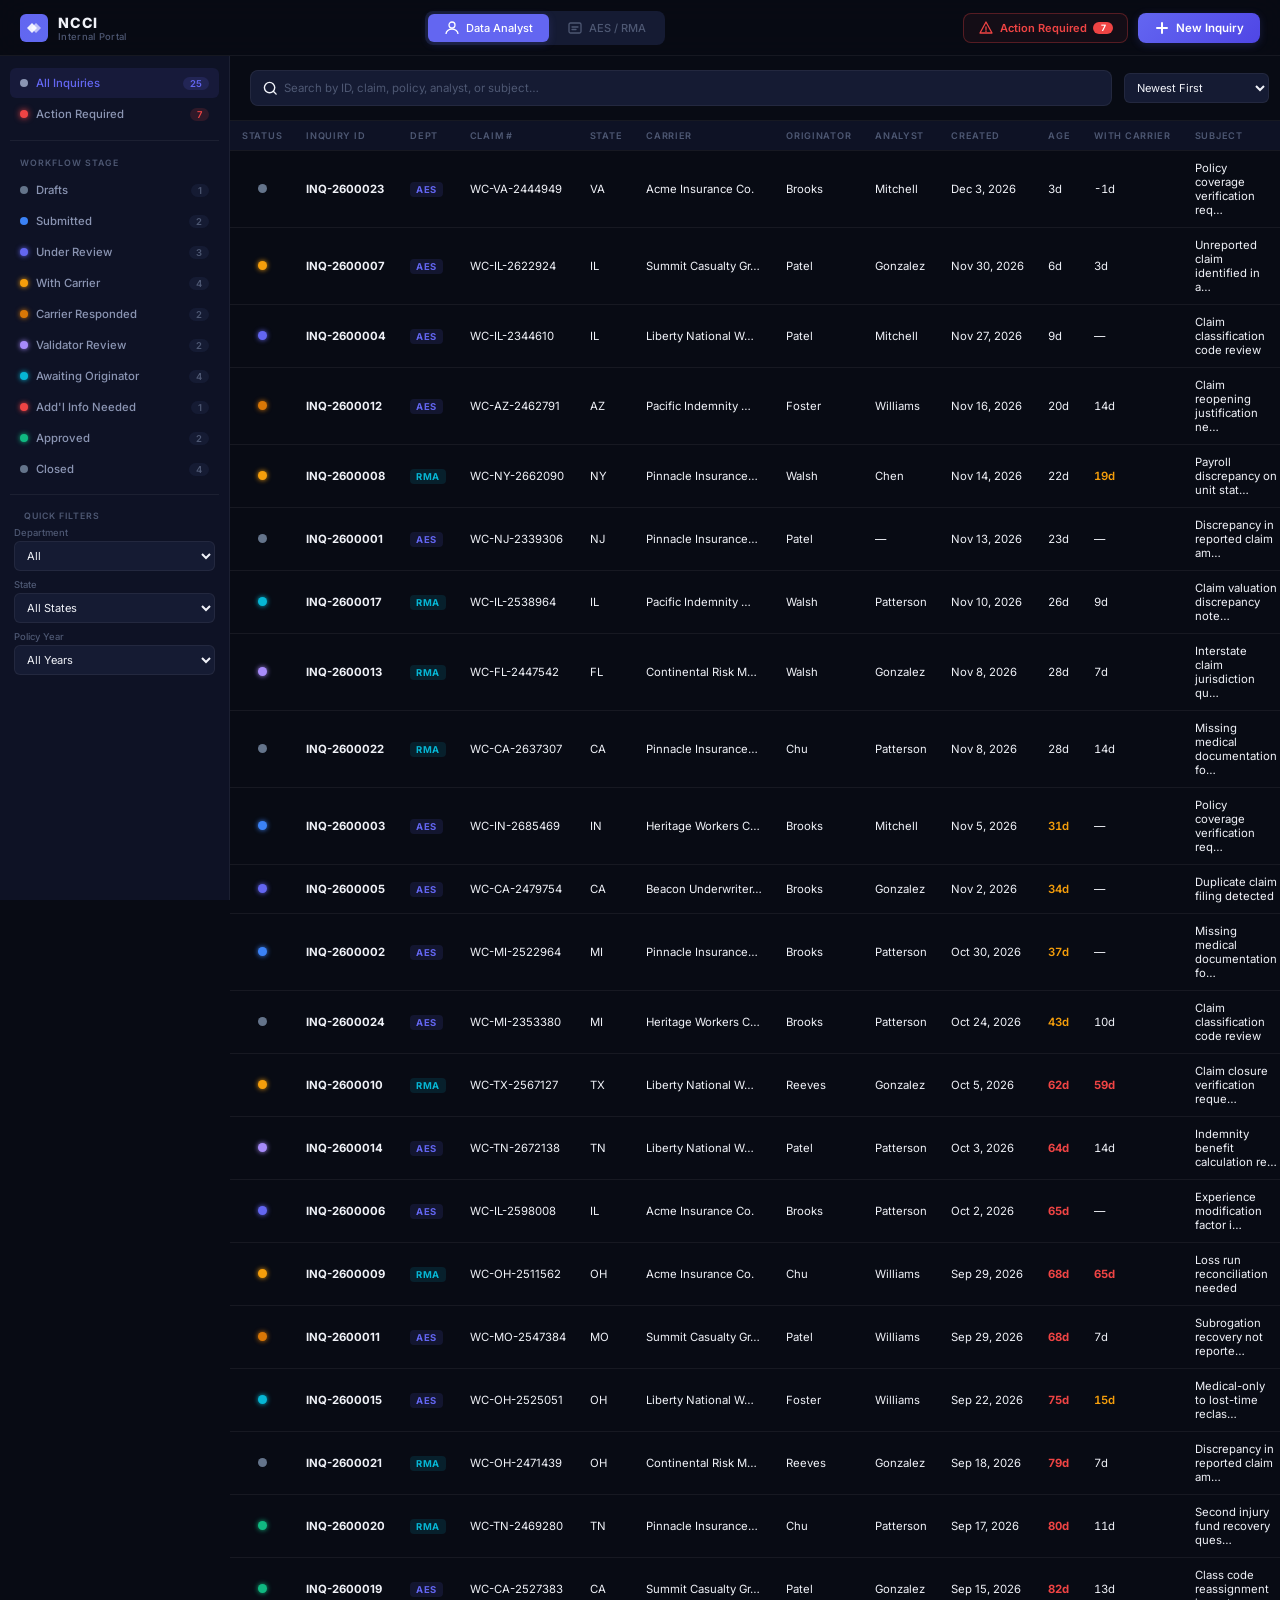
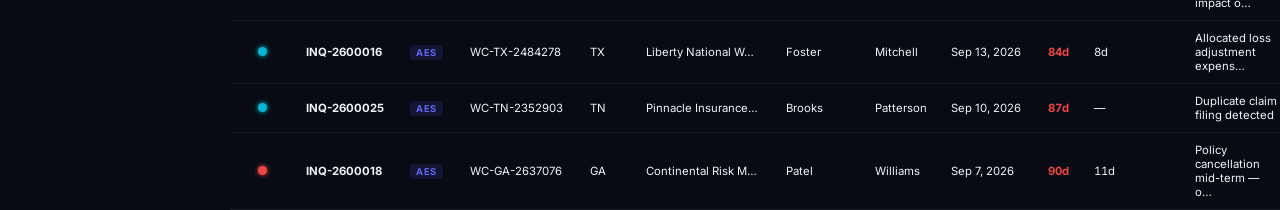
==== internal/index.html @ 95dcd210 "Add internal NCCI portal with workflow, role-switching, auto-routing" ====
<!DOCTYPE html>
<html lang="en">
<head>
    <meta charset="UTF-8">
    <meta name="viewport" content="width=device-width, initial-scale=1.0">
    <meta name="description" content="NCCI Internal Message Center — Inquiry Workflow Management">
    <title>NCCI Internal — Inquiry Workflow</title>
    <link rel="preconnect" href="https://fonts.googleapis.com">
    <link rel="preconnect" href="https://fonts.gstatic.com" crossorigin>
    <link href="https://fonts.googleapis.com/css2?family=Inter:wght@300;400;500;600;700;800&display=swap" rel="stylesheet">
    <link rel="stylesheet" href="styles.css">
</head>
<body>
    <!-- ═══ Top Bar ═══ -->
    <header class="top-bar">
        <div class="top-bar-left">
            <div class="logo">
                <svg width="28" height="28" viewBox="0 0 28 28" fill="none">
                    <rect width="28" height="28" rx="6" fill="url(#lg)"/>
                    <path d="M7 14L12 9L17 14L12 19Z" fill="#fff" opacity=".9"/>
                    <path d="M11 14L16 9L21 14L16 19Z" fill="#fff" opacity=".6"/>
                    <defs><linearGradient id="lg" x1="0" y1="0" x2="28" y2="28"><stop stop-color="#6366F1"/><stop offset="1" stop-color="#06B6D4"/></linearGradient></defs>
                </svg>
                <div class="logo-text">
                    <span class="logo-title">NCCI</span>
                    <span class="logo-subtitle">Internal Portal</span>
                </div>
            </div>
        </div>

        <!-- Role Switcher -->
        <div class="role-switcher" id="roleSwitcher">
            <button class="role-btn active" data-role="validator" id="roleValidator">
                <svg width="16" height="16" viewBox="0 0 16 16" fill="none"><circle cx="8" cy="5" r="3" stroke="currentColor" stroke-width="1.3"/><path d="M2 14C2 11.24 4.69 9 8 9C11.31 9 14 11.24 14 14" stroke="currentColor" stroke-width="1.3"/></svg>
                Data Analyst
            </button>
            <button class="role-btn" data-role="originator" id="roleOriginator">
                <svg width="16" height="16" viewBox="0 0 16 16" fill="none"><rect x="2" y="3" width="12" height="10" rx="1.5" stroke="currentColor" stroke-width="1.3"/><path d="M5 7H11M5 9.5H9" stroke="currentColor" stroke-width="1.3" stroke-linecap="round"/></svg>
                AES / RMA
            </button>
        </div>

        <div class="top-bar-right">
            <button class="action-required-btn" id="actionRequiredBtn" title="Items needing your attention">
                <svg width="16" height="16" viewBox="0 0 16 16" fill="none"><path d="M8 2L14 13H2L8 2Z" stroke="currentColor" stroke-width="1.3" stroke-linejoin="round"/><path d="M8 7V9.5M8 11.5V11" stroke="currentColor" stroke-width="1.3" stroke-linecap="round"/></svg>
                Action Required
                <span class="action-badge" id="actionBadge">0</span>
            </button>
            <button class="btn-create" id="newInquiryBtn">
                <svg width="16" height="16" viewBox="0 0 16 16" fill="none"><path d="M8 3V13M3 8H13" stroke="currentColor" stroke-width="2" stroke-linecap="round"/></svg>
                New Inquiry
            </button>
        </div>
    </header>

    <!-- ═══ App Layout ═══ -->
    <div class="app-layout">
        <!-- Sidebar -->
        <aside class="sidebar" id="sidebar">
            <nav class="sidebar-nav" id="sidebarNav">
                <a href="#" class="nav-item active" data-filter="all"><span class="nav-dot all"></span>All Inquiries <span class="nav-count" id="cAll">0</span></a>
                <a href="#" class="nav-item" data-filter="action_required"><span class="nav-dot action"></span>Action Required <span class="nav-count urgent" id="cAction">0</span></a>
                <div class="nav-divider"></div>
                <span class="nav-group-label">Workflow Stage</span>
                <a href="#" class="nav-item" data-filter="draft"><span class="nav-dot draft"></span>Drafts <span class="nav-count" id="cDraft">0</span></a>
                <a href="#" class="nav-item" data-filter="submitted"><span class="nav-dot submitted"></span>Submitted <span class="nav-count" id="cSubmitted">0</span></a>
                <a href="#" class="nav-item" data-filter="under_review"><span class="nav-dot under_review"></span>Under Review <span class="nav-count" id="cUnderReview">0</span></a>
                <a href="#" class="nav-item" data-filter="sent_to_carrier"><span class="nav-dot sent_to_carrier"></span>With Carrier <span class="nav-count" id="cSentCarrier">0</span></a>
                <a href="#" class="nav-item" data-filter="carrier_responded"><span class="nav-dot carrier_responded"></span>Carrier Responded <span class="nav-count" id="cCarrierResp">0</span></a>
                <a href="#" class="nav-item" data-filter="validator_review"><span class="nav-dot validator_review"></span>Validator Review <span class="nav-count" id="cValidatorRev">0</span></a>
                <a href="#" class="nav-item" data-filter="awaiting_originator"><span class="nav-dot awaiting_originator"></span>Awaiting Originator <span class="nav-count" id="cAwaitOrig">0</span></a>
                <a href="#" class="nav-item" data-filter="additional_info"><span class="nav-dot additional_info"></span>Add'l Info Needed <span class="nav-count" id="cAddlInfo">0</span></a>
                <a href="#" class="nav-item" data-filter="approved"><span class="nav-dot approved"></span>Approved <span class="nav-count" id="cApproved">0</span></a>
                <a href="#" class="nav-item" data-filter="closed"><span class="nav-dot closed"></span>Closed <span class="nav-count" id="cClosed">0</span></a>
            </nav>

            <div class="nav-divider"></div>
            <div class="sidebar-section">
                <span class="nav-group-label">Quick Filters</span>
                <div class="filter-group">
                    <label for="filterDept">Department</label>
                    <select id="filterDept" class="filter-select"><option value="">All</option><option value="AES">AES</option><option value="RMA">RMA</option></select>
                </div>
                <div class="filter-group">
                    <label for="filterState">State</label>
                    <select id="filterState" class="filter-select"><option value="">All States</option></select>
                </div>
                <div class="filter-group">
                    <label for="filterYear">Policy Year</label>
                    <select id="filterYear" class="filter-select"><option value="">All Years</option></select>
                </div>
            </div>
        </aside>

        <!-- Main Content -->
        <main class="main-content">
            <div class="content-header">
                <div class="search-bar">
                    <svg width="15" height="15" viewBox="0 0 16 16" fill="none"><circle cx="7" cy="7" r="5.5" stroke="currentColor" stroke-width="1.5"/><path d="M11 11L14 14" stroke="currentColor" stroke-width="1.5" stroke-linecap="round"/></svg>
                    <input type="text" id="searchInput" placeholder="Search by ID, claim, policy, analyst, or subject…">
                </div>
                <div class="content-actions">
                    <select id="sortSelect" class="filter-select compact">
                        <option value="date_desc">Newest First</option>
                        <option value="date_asc">Oldest First</option>
                        <option value="age_desc">Longest Open</option>
                        <option value="sla_desc">Longest with Carrier</option>
                    </select>
                </div>
            </div>

            <!-- Table -->
            <div class="table-wrap" id="tableWrap">
                <table class="inq-table" id="inqTable">
                    <thead>
                        <tr>
                            <th class="col-status">Status</th>
                            <th class="col-id">Inquiry ID</th>
                            <th class="col-dept">Dept</th>
                            <th class="col-claim">Claim #</th>
                            <th class="col-state">State</th>
                            <th class="col-carrier">Carrier</th>
                            <th class="col-originator">Originator</th>
                            <th class="col-validator">Analyst</th>
                            <th class="col-date">Created</th>
                            <th class="col-age">Age</th>
                            <th class="col-sla">With Carrier</th>
                            <th class="col-subject">Subject</th>
                        </tr>
                    </thead>
                    <tbody id="tableBody"></tbody>
                </table>
                <div class="empty-state hidden" id="emptyState">
                    <h3>No inquiries found</h3>
                    <p>Adjust your filters or search.</p>
                </div>
            </div>
        </main>
    </div>

    <!-- ═══ Detail Panel ═══ -->
    <div class="overlay hidden" id="overlay"></div>
    <aside class="detail-panel hidden" id="detailPanel">
        <div class="panel-header">
            <div class="panel-top-row">
                <h2 id="panelId">—</h2>
                <button class="icon-btn" id="panelClose" title="Close">
                    <svg width="18" height="18" viewBox="0 0 18 18" fill="none"><path d="M4 4L14 14M14 4L4 14" stroke="currentColor" stroke-width="2" stroke-linecap="round"/></svg>
                </button>
            </div>
            <p class="panel-subject" id="panelSubject">—</p>
            <div class="panel-badges">
                <span class="badge" id="panelBadge">—</span>
                <span class="badge dept-badge" id="panelDept">—</span>
                <span class="panel-age" id="panelAge">—</span>
                <span class="sla-tag hidden" id="panelSLA">—</span>
            </div>
        </div>

        <!-- Workflow Pipeline -->
        <div class="pipeline-wrap">
            <div class="pipeline" id="pipeline"></div>
        </div>

        <!-- Panel Tabs -->
        <div class="panel-tabs" id="panelTabs">
            <button class="ptab active" data-tab="details">Details</button>
            <button class="ptab" data-tab="conversation">Carrier Thread</button>
            <button class="ptab" data-tab="notes">Internal Notes</button>
            <button class="ptab" data-tab="timeline">Activity Log</button>
        </div>

        <div class="panel-body" id="panelBody">
            <!-- Tab: Details -->
            <div class="tab-content active" data-tab="details" id="tabDetails">
                <div class="info-grid">
                    <div class="info-item"><span class="info-label">Claim #</span><span class="info-value" id="dClaim">—</span></div>
                    <div class="info-item"><span class="info-label">Policy #</span><span class="info-value" id="dPolicy">—</span></div>
                    <div class="info-item"><span class="info-label">State</span><span class="info-value" id="dState">—</span></div>
                    <div class="info-item"><span class="info-label">Policy Year</span><span class="info-value" id="dYear">—</span></div>
                    <div class="info-item"><span class="info-label">Carrier</span><span class="info-value" id="dCarrier">—</span></div>
                    <div class="info-item"><span class="info-label">Originator</span><span class="info-value" id="dOriginator">—</span></div>
                    <div class="info-item"><span class="info-label">Analyst</span><span class="info-value" id="dValidator">—</span></div>
                    <div class="info-item"><span class="info-label">Created</span><span class="info-value" id="dCreated">—</span></div>
                </div>
                <h4 class="section-title">Inquiry Description</h4>
                <div class="inquiry-body" id="dBody">—</div>
            </div>

            <!-- Tab: Carrier Conversation -->
            <div class="tab-content" data-tab="conversation" id="tabConversation">
                <div class="thread" id="carrierThread"></div>
                <div class="compose-area" id="composeCarrier">
                    <textarea id="carrierReply" rows="3" placeholder="Message to carrier…"></textarea>
                    <button class="btn-primary" id="sendToCarrierBtn">Send to Carrier</button>
                </div>
            </div>

            <!-- Tab: Internal Notes -->
            <div class="tab-content" data-tab="notes" id="tabNotes">
                <div class="notes-list" id="notesList"></div>
                <div class="compose-area">
                    <textarea id="noteInput" rows="2" placeholder="Add internal note (not visible to carrier)…"></textarea>
                    <button class="btn-secondary" id="addNoteBtn">Add Note</button>
                </div>
            </div>

            <!-- Tab: Activity Timeline -->
            <div class="tab-content" data-tab="timeline" id="tabTimeline">
                <div class="timeline" id="timelineList"></div>
            </div>
        </div>

        <!-- Action Bar -->
        <div class="panel-action-bar" id="actionBar">
            <!-- Dynamic buttons injected by JS based on role + status -->
        </div>
    </aside>

    <!-- ═══ New Inquiry Modal ═══ -->
    <div class="modal-overlay hidden" id="modalOverlay">
        <div class="modal" id="newInquiryModal">
            <div class="modal-header">
                <h2>New Inquiry</h2>
                <button class="icon-btn" id="modalClose">
                    <svg width="18" height="18" viewBox="0 0 18 18" fill="none"><path d="M4 4L14 14M14 4L4 14" stroke="currentColor" stroke-width="2" stroke-linecap="round"/></svg>
                </button>
            </div>
            <div class="modal-body">
                <div class="form-row">
                    <div class="form-group"><label for="newDept">Department</label><select id="newDept" class="filter-select"><option value="AES">AES</option><option value="RMA">RMA</option></select></div>
                    <div class="form-group"><label for="newState">State</label><select id="newState" class="filter-select"><option value="">Select…</option></select></div>
                </div>
                <div class="form-row">
                    <div class="form-group"><label for="newClaim">Claim Number</label><input id="newClaim" type="text" class="form-input" placeholder="WC-FL-24XXXXX"></div>
                    <div class="form-group"><label for="newPolicy">Policy Number</label><input id="newPolicy" type="text" class="form-input" placeholder="WCP-24XXXXXXX"></div>
                </div>
                <div class="form-row">
                    <div class="form-group"><label for="newYear">Policy Year</label><select id="newYear" class="filter-select"><option>2026</option><option>2025</option><option>2024</option><option>2023</option></select></div>
                    <div class="form-group"><label for="newCarrier">Carrier</label><select id="newCarrier" class="filter-select"></select></div>
                </div>
                <div class="form-group full"><label for="newSubject">Subject</label><input id="newSubject" type="text" class="form-input" placeholder="Brief description of inquiry…"></div>
                <div class="form-group full"><label for="newBody">Description</label><textarea id="newBody" rows="5" class="form-input" placeholder="Detailed inquiry description…"></textarea></div>
            </div>
            <div class="modal-footer">
                <button class="btn-secondary" id="saveDraftBtn">Save as Draft</button>
                <button class="btn-primary" id="submitInquiryBtn">Submit to Analyst</button>
            </div>
        </div>
    </div>

    <!-- Toast -->
    <div class="toast-container" id="toastContainer"></div>

    <script src="data.js"></script>
    <script src="app.js"></script>
</body>
</html>
---- internal/styles.css ----
/* ═══ TOKENS ═══ */
:root {
    --bg-0: #080b14;
    --bg-1: #0e1225;
    --bg-2: #151b33;
    --bg-3: #1c2440;
    --bg-hover: #1f294a;
    --bg-active: #222e52;
    --border: rgba(255,255,255,0.06);
    --border-focus: rgba(99,102,241,0.5);
    --text-1: #f0f2f8;
    --text-2: #8b95b3;
    --text-3: #4e5873;
    --indigo: #6366F1;
    --indigo-glow: rgba(99,102,241,0.2);
    --cyan: #06B6D4;
    --teal: #14B8A6;
    --emerald: #10B981;
    --amber: #F59E0B;
    --orange: #D97706;
    --red: #EF4444;
    --purple: #A78BFA;
    --blue: #3B82F6;
    --slate: #64748B;
    --radius: 8px;
    --radius-lg: 12px;
    --font: 'Inter', system-ui, sans-serif;
    --ease: cubic-bezier(0.4,0,0.2,1);
    --topbar-h: 56px;
    --sidebar-w: 230px;
    --panel-w: 580px;
}
*,*::before,*::after{box-sizing:border-box;margin:0;padding:0}
html{font-size:13.5px}
body{font-family:var(--font);background:var(--bg-0);color:var(--text-1);min-height:100vh;overflow-x:hidden;-webkit-font-smoothing:antialiased}
button,input,select,textarea{font-family:inherit;font-size:inherit}
a{text-decoration:none;color:inherit}
.hidden{display:none!important}
::-webkit-scrollbar{width:5px}
::-webkit-scrollbar-track{background:transparent}
::-webkit-scrollbar-thumb{background:rgba(255,255,255,0.08);border-radius:3px}

/* ═══ TOP BAR ═══ */
.top-bar{
    position:fixed;top:0;left:0;right:0;z-index:100;height:var(--topbar-h);
    display:flex;align-items:center;justify-content:space-between;padding:0 20px;
    background:rgba(8,11,20,0.88);backdrop-filter:blur(16px);border-bottom:1px solid var(--border);
}
.top-bar-left{display:flex;align-items:center}
.logo{display:flex;align-items:center;gap:10px}
.logo-text{display:flex;flex-direction:column}
.logo-title{font-weight:800;font-size:1.05rem;letter-spacing:.8px}
.logo-subtitle{font-size:.7rem;color:var(--text-3);font-weight:500;letter-spacing:.3px}

/* Role Switcher */
.role-switcher{display:flex;background:var(--bg-2);border-radius:var(--radius);padding:3px;gap:2px}
.role-btn{
    display:flex;align-items:center;gap:6px;padding:6px 16px;border-radius:6px;
    border:none;background:transparent;color:var(--text-3);font-weight:500;font-size:.82rem;
    cursor:pointer;transition:all .2s var(--ease);white-space:nowrap;
}
.role-btn:hover{color:var(--text-2)}
.role-btn.active{background:var(--indigo);color:#fff;box-shadow:0 2px 8px var(--indigo-glow)}

.top-bar-right{display:flex;align-items:center;gap:10px}
.action-required-btn{
    display:flex;align-items:center;gap:6px;padding:6px 14px;border-radius:var(--radius);
    border:1px solid rgba(239,68,68,0.3);background:rgba(239,68,68,0.06);
    color:var(--red);font-size:.82rem;font-weight:600;cursor:pointer;transition:all .2s var(--ease);
}
.action-required-btn:hover{background:rgba(239,68,68,0.12);border-color:rgba(239,68,68,0.5)}
.action-badge{
    background:var(--red);color:#fff;font-size:.65rem;font-weight:700;
    padding:1px 7px;border-radius:10px;min-width:20px;text-align:center;
}
.btn-create{
    display:flex;align-items:center;gap:6px;padding:7px 16px;border-radius:var(--radius);
    border:none;background:linear-gradient(135deg,var(--indigo),#4f46e5);
    color:#fff;font-weight:600;font-size:.85rem;cursor:pointer;
    transition:all .2s var(--ease);box-shadow:0 2px 8px var(--indigo-glow);
}
.btn-create:hover{transform:translateY(-1px);box-shadow:0 4px 14px var(--indigo-glow)}

/* ═══ LAYOUT ═══ */
.app-layout{display:flex;padding-top:var(--topbar-h);min-height:100vh}

/* ═══ SIDEBAR ═══ */
.sidebar{
    position:fixed;top:var(--topbar-h);left:0;bottom:0;width:var(--sidebar-w);
    background:var(--bg-1);border-right:1px solid var(--border);
    display:flex;flex-direction:column;padding:12px 10px;overflow-y:auto;z-index:50;
}
.sidebar-nav{display:flex;flex-direction:column;gap:1px}
.nav-item{
    display:flex;align-items:center;gap:8px;padding:8px 10px;border-radius:6px;
    color:var(--text-2);font-weight:500;font-size:.84rem;transition:all .15s var(--ease);cursor:pointer;
}
.nav-item:hover{background:var(--bg-2);color:var(--text-1)}
.nav-item.active{background:rgba(99,102,241,0.1);color:var(--indigo)}
.nav-count{margin-left:auto;font-size:.7rem;font-weight:600;color:var(--text-3);background:var(--bg-2);padding:1px 7px;border-radius:8px}
.nav-item.active .nav-count{background:rgba(99,102,241,0.15);color:var(--indigo)}
.nav-count.urgent{background:rgba(239,68,68,0.15);color:var(--red)}
.nav-divider{height:1px;background:var(--border);margin:10px 0}
.nav-group-label{font-size:.65rem;text-transform:uppercase;letter-spacing:1px;color:var(--text-3);font-weight:600;padding:6px 10px;display:block}
.nav-dot{width:8px;height:8px;border-radius:50%;flex-shrink:0}
.nav-dot.all{background:var(--text-2)}
.nav-dot.action{background:var(--red);box-shadow:0 0 6px var(--red)}
.nav-dot.draft{background:var(--slate)}
.nav-dot.submitted{background:var(--blue)}
.nav-dot.under_review{background:var(--indigo);box-shadow:0 0 5px var(--indigo)}
.nav-dot.sent_to_carrier{background:var(--amber);box-shadow:0 0 5px var(--amber)}
.nav-dot.carrier_responded{background:var(--orange);box-shadow:0 0 5px var(--orange)}
.nav-dot.validator_review{background:var(--purple);box-shadow:0 0 5px var(--purple)}
.nav-dot.awaiting_originator{background:var(--cyan);box-shadow:0 0 5px var(--cyan)}
.nav-dot.additional_info{background:var(--red);box-shadow:0 0 5px var(--red)}
.nav-dot.approved{background:var(--emerald);box-shadow:0 0 5px var(--emerald)}
.nav-dot.closed{background:var(--slate)}
.sidebar-section{padding:0 4px}
.filter-group{margin-bottom:8px}
.filter-group label{display:block;font-size:.7rem;color:var(--text-3);margin-bottom:3px;font-weight:500}
.filter-select{
    width:100%;padding:6px 8px;border-radius:6px;background:var(--bg-2);
    border:1px solid var(--border);color:var(--text-1);outline:none;cursor:pointer;font-size:.82rem;
}
.filter-select:focus{border-color:var(--border-focus)}
.filter-select.compact{width:auto;min-width:120px}

/* ═══ MAIN ═══ */
.main-content{flex:1;margin-left:var(--sidebar-w);display:flex;flex-direction:column}
.content-header{
    display:flex;align-items:center;gap:12px;padding:14px 20px;
    border-bottom:1px solid var(--border);flex-shrink:0;
}
.search-bar{
    flex:1;display:flex;align-items:center;gap:6px;background:var(--bg-2);
    border:1px solid var(--border);border-radius:var(--radius);padding:0 12px;height:36px;
    transition:border .2s var(--ease);
}
.search-bar:focus-within{border-color:var(--border-focus);box-shadow:0 0 0 2px var(--indigo-glow)}
.search-bar input{flex:1;background:none;border:none;outline:none;color:var(--text-1);font-size:.85rem}
.search-bar input::placeholder{color:var(--text-3)}
.content-actions{display:flex;align-items:center;gap:8px}

/* ═══ TABLE ═══ */
.table-wrap{flex:1;overflow:auto;padding:0}
.inq-table{width:100%;border-collapse:collapse}
.inq-table thead th{
    position:sticky;top:0;z-index:5;text-align:left;padding:9px 12px;
    font-size:.68rem;text-transform:uppercase;letter-spacing:.7px;
    color:var(--text-3);font-weight:600;background:var(--bg-1);border-bottom:1px solid var(--border);white-space:nowrap;
}
.inq-table tbody tr{border-bottom:1px solid var(--border);cursor:pointer;transition:background .15s var(--ease)}
.inq-table tbody tr:hover{background:var(--bg-hover)}
.inq-table tbody tr.active-row{background:var(--bg-active);border-left:3px solid var(--indigo)}
.inq-table tbody td{padding:10px 12px;font-size:.84rem;white-space:nowrap;vertical-align:middle}
.col-subject{white-space:normal!important;max-width:220px;overflow:hidden;text-overflow:ellipsis}
.col-status{width:46px;text-align:center}
.status-dot{display:inline-block;width:9px;height:9px;border-radius:50%}
.status-dot.draft{background:var(--slate)}
.status-dot.submitted{background:var(--blue);box-shadow:0 0 5px var(--blue)}
.status-dot.under_review{background:var(--indigo);box-shadow:0 0 5px var(--indigo)}
.status-dot.sent_to_carrier{background:var(--amber);box-shadow:0 0 5px var(--amber)}
.status-dot.carrier_responded{background:var(--orange);box-shadow:0 0 5px var(--orange)}
.status-dot.validator_review{background:var(--purple);box-shadow:0 0 5px var(--purple)}
.status-dot.awaiting_originator{background:var(--cyan);box-shadow:0 0 5px var(--cyan)}
.status-dot.additional_info{background:var(--red);box-shadow:0 0 5px var(--red)}
.status-dot.approved{background:var(--emerald);box-shadow:0 0 5px var(--emerald)}
.status-dot.closed{background:var(--slate)}
.dept-tag{font-size:.7rem;font-weight:700;padding:2px 6px;border-radius:4px;letter-spacing:.5px}
.dept-tag.AES{background:rgba(99,102,241,0.12);color:var(--indigo)}
.dept-tag.RMA{background:rgba(6,182,212,0.12);color:var(--cyan)}
.sla-cell{font-variant-numeric:tabular-nums}
.sla-cell.warn{color:var(--amber);font-weight:600}
.sla-cell.crit{color:var(--red);font-weight:700}
.age-cell{font-variant-numeric:tabular-nums}
.age-cell.warn{color:var(--amber);font-weight:600}
.age-cell.crit{color:var(--red);font-weight:700}
.empty-state{display:flex;flex-direction:column;align-items:center;padding:60px 20px;color:var(--text-3);text-align:center;gap:8px}
.empty-state h3{color:var(--text-2)}

/* ═══ DETAIL PANEL ═══ */
.overlay{position:fixed;inset:0;z-index:200;background:rgba(0,0,0,0.5);backdrop-filter:blur(4px);opacity:0;transition:opacity .3s ease}
.overlay.visible{opacity:1}
.detail-panel{
    position:fixed;top:0;right:0;bottom:0;width:var(--panel-w);max-width:96vw;
    background:var(--bg-1);border-left:1px solid var(--border);z-index:210;
    display:flex;flex-direction:column;transform:translateX(100%);
    transition:transform .35s var(--ease);box-shadow:-8px 0 32px rgba(0,0,0,0.4);
}
.detail-panel.visible{transform:translateX(0)}
.panel-header{padding:18px 22px 14px;border-bottom:1px solid var(--border);flex-shrink:0}
.panel-top-row{display:flex;justify-content:space-between;align-items:center}
.panel-top-row h2{font-size:1.15rem;font-weight:800;letter-spacing:.4px}
.icon-btn{
    display:flex;align-items:center;justify-content:center;width:32px;height:32px;
    border-radius:6px;background:transparent;border:1px solid var(--border);
    color:var(--text-2);cursor:pointer;transition:all .15s var(--ease);
}
.icon-btn:hover{background:var(--bg-2);color:var(--text-1)}
.panel-subject{color:var(--text-2);font-size:.88rem;margin-top:4px}
.panel-badges{display:flex;align-items:center;gap:8px;margin-top:10px;flex-wrap:wrap}
.badge{padding:3px 10px;border-radius:14px;font-size:.72rem;font-weight:600;text-transform:capitalize}
.badge.draft{background:rgba(100,116,139,.15);color:var(--slate)}
.badge.submitted{background:rgba(59,130,246,.12);color:var(--blue)}
.badge.under_review{background:rgba(99,102,241,.12);color:var(--indigo)}
.badge.sent_to_carrier{background:rgba(245,158,11,.12);color:var(--amber)}
.badge.carrier_responded{background:rgba(217,119,6,.12);color:var(--orange)}
.badge.validator_review{background:rgba(167,139,250,.12);color:var(--purple)}
.badge.awaiting_originator{background:rgba(6,182,212,.12);color:var(--cyan)}
.badge.additional_info{background:rgba(239,68,68,.12);color:var(--red)}
.badge.approved{background:rgba(16,185,129,.12);color:var(--emerald)}
.badge.closed{background:rgba(100,116,139,.15);color:var(--slate)}
.dept-badge{font-size:.68rem;letter-spacing:.5px;font-weight:700}
.dept-badge.AES{background:rgba(99,102,241,0.12);color:var(--indigo)}
.dept-badge.RMA{background:rgba(6,182,212,0.12);color:var(--cyan)}
.panel-age{font-size:.78rem;color:var(--text-3)}
.sla-tag{font-size:.75rem;font-weight:600;padding:3px 10px;border-radius:14px}
.sla-tag.warn{background:rgba(245,158,11,.1);color:var(--amber)}
.sla-tag.crit{background:rgba(239,68,68,.1);color:var(--red)}
.sla-tag.ok{background:rgba(16,185,129,.08);color:var(--emerald)}

/* Pipeline */
.pipeline-wrap{padding:14px 22px;border-bottom:1px solid var(--border);flex-shrink:0;overflow-x:auto}
.pipeline{display:flex;align-items:center;gap:0;min-width:max-content}
.pipe-step{
    display:flex;align-items:center;gap:5px;padding:5px 10px;border-radius:14px;
    font-size:.68rem;font-weight:600;color:var(--text-3);white-space:nowrap;
    transition:all .2s var(--ease);
}
.pipe-step.done{color:var(--emerald)}
.pipe-step.current{color:#fff;background:var(--indigo);box-shadow:0 0 10px var(--indigo-glow)}
.pipe-step.future{opacity:.4}
.pipe-arrow{color:var(--text-3);font-size:.7rem;margin:0 2px;opacity:.3}

/* Panel Tabs */
.panel-tabs{display:flex;gap:0;border-bottom:1px solid var(--border);flex-shrink:0;padding:0 22px}
.ptab{
    padding:10px 16px;border:none;background:transparent;color:var(--text-3);
    font-weight:500;font-size:.82rem;cursor:pointer;border-bottom:2px solid transparent;
    transition:all .15s var(--ease);
}
.ptab:hover{color:var(--text-2)}
.ptab.active{color:var(--indigo);border-bottom-color:var(--indigo)}

/* Tab Content */
.panel-body{flex:1;overflow-y:auto;padding:0}
.tab-content{display:none;padding:18px 22px}
.tab-content.active{display:block}
.info-grid{display:grid;grid-template-columns:1fr 1fr;gap:8px;margin-bottom:18px}
.info-item{background:var(--bg-2);border-radius:6px;padding:8px 12px}
.info-label{display:block;font-size:.65rem;color:var(--text-3);text-transform:uppercase;letter-spacing:.4px;margin-bottom:2px}
.info-value{font-weight:600;font-size:.9rem}
.section-title{font-size:.68rem;text-transform:uppercase;letter-spacing:.8px;color:var(--text-3);font-weight:600;margin-bottom:8px}
.inquiry-body{background:var(--bg-2);border-radius:var(--radius);padding:14px 16px;font-size:.88rem;line-height:1.6;white-space:pre-wrap;color:var(--text-2)}

/* Thread */
.thread{display:flex;flex-direction:column;gap:14px;margin-bottom:16px}
.msg{max-width:88%;padding:12px 16px;border-radius:var(--radius-lg);font-size:.86rem;line-height:1.55;white-space:pre-wrap}
.msg.ncci{align-self:flex-start;background:rgba(99,102,241,0.07);border:1px solid rgba(99,102,241,0.1)}
.msg.carrier{align-self:flex-end;background:rgba(16,185,129,0.07);border:1px solid rgba(16,185,129,0.1)}
.msg-author{font-size:.68rem;font-weight:600;color:var(--text-3);margin-bottom:4px;text-transform:uppercase;letter-spacing:.4px}
.msg-date{font-size:.66rem;color:var(--text-3);margin-top:6px;text-align:right}
.no-messages{color:var(--text-3);font-style:italic;font-size:.85rem;padding:20px 0}

/* Notes */
.notes-list{display:flex;flex-direction:column;gap:10px;margin-bottom:16px}
.note-card{background:var(--bg-2);border-radius:var(--radius);padding:10px 14px;border-left:3px solid var(--amber)}
.note-meta{font-size:.68rem;color:var(--text-3);margin-bottom:4px;display:flex;justify-content:space-between}
.note-text{font-size:.86rem;color:var(--text-2);line-height:1.5}
.no-notes{color:var(--text-3);font-style:italic;font-size:.85rem;padding:20px 0}

/* Timeline */
.timeline{display:flex;flex-direction:column;gap:0;padding-left:16px;border-left:2px solid var(--border)}
.tl-item{position:relative;padding:10px 0 10px 20px}
.tl-item::before{
    content:'';position:absolute;left:-6px;top:14px;width:10px;height:10px;
    border-radius:50%;background:var(--bg-2);border:2px solid var(--text-3);
}
.tl-item.done::before{background:var(--emerald);border-color:var(--emerald)}
.tl-item.current::before{background:var(--indigo);border-color:var(--indigo);box-shadow:0 0 6px var(--indigo)}
.tl-action{font-size:.8rem;font-weight:600;color:var(--text-1)}
.tl-detail{font-size:.78rem;color:var(--text-2);margin-top:2px}
.tl-meta{font-size:.68rem;color:var(--text-3);margin-top:3px}

/* Compose */
.compose-area{margin-top:8px}
.compose-area textarea{
    width:100%;padding:10px 12px;border-radius:var(--radius);
    background:var(--bg-2);border:1px solid var(--border);color:var(--text-1);
    resize:none;outline:none;transition:border .2s var(--ease);
}
.compose-area textarea:focus{border-color:var(--border-focus)}
.compose-area textarea::placeholder{color:var(--text-3)}
.compose-area button{margin-top:8px}

/* Action Bar */
.panel-action-bar{
    padding:12px 22px;border-top:1px solid var(--border);
    background:var(--bg-1);display:flex;gap:8px;flex-wrap:wrap;flex-shrink:0;
    min-height:52px;align-items:center;
}
.btn-primary{
    display:inline-flex;align-items:center;gap:6px;padding:8px 18px;border-radius:6px;
    border:none;background:linear-gradient(135deg,var(--indigo),#4f46e5);
    color:#fff;font-weight:600;font-size:.84rem;cursor:pointer;transition:all .2s var(--ease);
    box-shadow:0 2px 8px var(--indigo-glow);
}
.btn-primary:hover{transform:translateY(-1px);box-shadow:0 4px 14px var(--indigo-glow)}
.btn-secondary{
    display:inline-flex;align-items:center;gap:6px;padding:8px 18px;border-radius:6px;
    background:var(--bg-2);border:1px solid var(--border);color:var(--text-2);
    font-weight:500;font-size:.84rem;cursor:pointer;transition:all .15s var(--ease);
}
.btn-secondary:hover{background:var(--bg-3);color:var(--text-1);border-color:rgba(255,255,255,0.12)}
.btn-danger{
    display:inline-flex;align-items:center;gap:6px;padding:8px 18px;border-radius:6px;
    border:1px solid rgba(239,68,68,0.3);background:rgba(239,68,68,0.08);
    color:var(--red);font-weight:600;font-size:.84rem;cursor:pointer;transition:all .15s var(--ease);
}
.btn-danger:hover{background:rgba(239,68,68,0.15)}
.btn-success{
    display:inline-flex;align-items:center;gap:6px;padding:8px 18px;border-radius:6px;
    border:none;background:linear-gradient(135deg,var(--emerald),#059669);
    color:#fff;font-weight:600;font-size:.84rem;cursor:pointer;transition:all .2s var(--ease);
    box-shadow:0 2px 8px rgba(16,185,129,0.2);
}
.btn-success:hover{transform:translateY(-1px);box-shadow:0 4px 14px rgba(16,185,129,0.3)}
.action-bar-label{font-size:.78rem;color:var(--text-3);margin-right:auto}

/* ═══ MODAL ═══ */
.modal-overlay{
    position:fixed;inset:0;z-index:300;background:rgba(0,0,0,0.6);backdrop-filter:blur(6px);
    display:flex;align-items:center;justify-content:center;
}
.modal{
    background:var(--bg-1);border:1px solid var(--border);border-radius:var(--radius-lg);
    width:600px;max-width:95vw;max-height:90vh;overflow-y:auto;
    box-shadow:0 20px 60px rgba(0,0,0,0.5);
}
.modal-header{display:flex;justify-content:space-between;align-items:center;padding:18px 22px;border-bottom:1px solid var(--border)}
.modal-header h2{font-size:1.1rem;font-weight:700}
.modal-body{padding:20px 22px;display:flex;flex-direction:column;gap:14px}
.form-row{display:flex;gap:12px}
.form-group{flex:1}
.form-group.full{flex:unset;width:100%}
.form-group label{display:block;font-size:.72rem;color:var(--text-3);margin-bottom:4px;font-weight:500;text-transform:uppercase;letter-spacing:.3px}
.form-input{
    width:100%;padding:8px 12px;border-radius:6px;background:var(--bg-2);
    border:1px solid var(--border);color:var(--text-1);outline:none;font-size:.88rem;
    transition:border .2s var(--ease);
}
.form-input:focus{border-color:var(--border-focus)}
.form-input::placeholder{color:var(--text-3)}
textarea.form-input{resize:vertical}
.modal-footer{display:flex;justify-content:flex-end;gap:8px;padding:14px 22px;border-top:1px solid var(--border)}

/* ═══ TOAST ═══ */
.toast-container{position:fixed;bottom:20px;right:20px;z-index:500;display:flex;flex-direction:column;gap:6px}
.toast{
    padding:10px 18px;border-radius:var(--radius);font-size:.84rem;font-weight:500;
    background:var(--bg-3);border:1px solid var(--emerald);color:var(--text-1);
    box-shadow:0 8px 24px rgba(0,0,0,0.4);animation:toastIn .3s var(--ease) forwards;
}
.toast.out{animation:toastOut .3s var(--ease) forwards}
@keyframes toastIn{from{opacity:0;transform:translateY(16px)}to{opacity:1;transform:translateY(0)}}
@keyframes toastOut{from{opacity:1;transform:translateY(0)}to{opacity:0;transform:translateY(16px)}}

/* ═══ RESPONSIVE ═══ */
@media(max-width:900px){
    .sidebar{display:none}
    .main-content{margin-left:0}
    .detail-panel{width:100vw}
    .role-switcher{display:none}
}
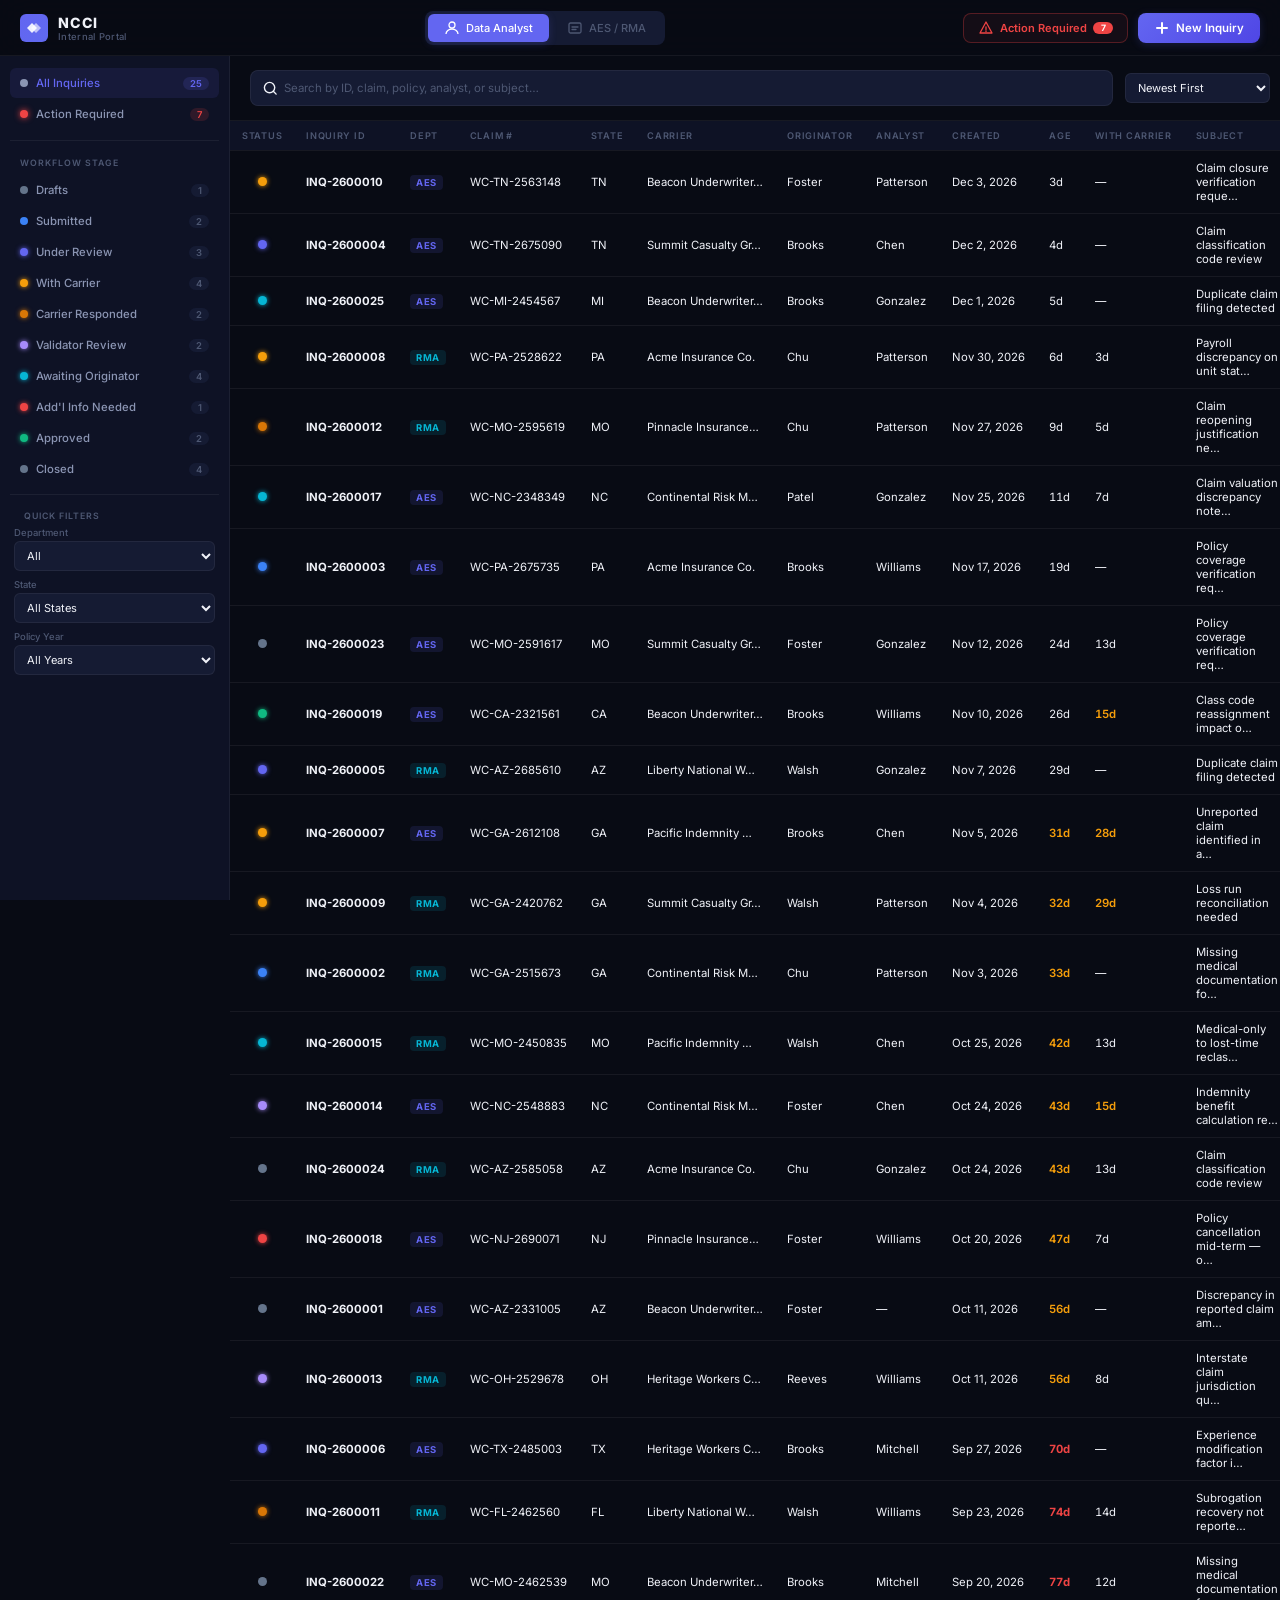
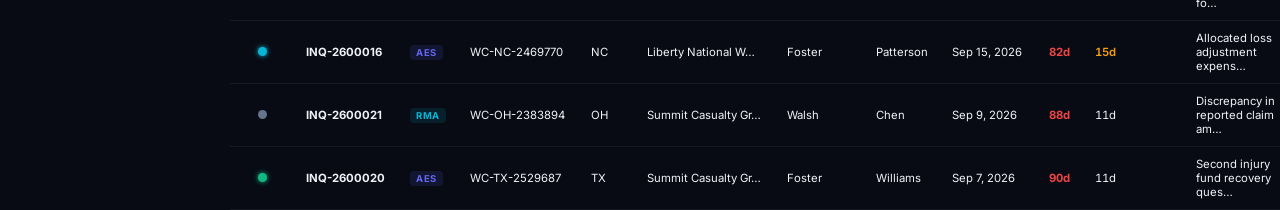
==== commit 8953a7e3: "Make draft inquiries fully editable in detail panel" ====
--- a/internal/index.html
+++ b/internal/index.html
@@ -173,18 +173,7 @@
         <div class="panel-body" id="panelBody">
             <!-- Tab: Details -->
             <div class="tab-content active" data-tab="details" id="tabDetails">
-                <div class="info-grid">
-                    <div class="info-item"><span class="info-label">Claim #</span><span class="info-value" id="dClaim">—</span></div>
-                    <div class="info-item"><span class="info-label">Policy #</span><span class="info-value" id="dPolicy">—</span></div>
-                    <div class="info-item"><span class="info-label">State</span><span class="info-value" id="dState">—</span></div>
-                    <div class="info-item"><span class="info-label">Policy Year</span><span class="info-value" id="dYear">—</span></div>
-                    <div class="info-item"><span class="info-label">Carrier</span><span class="info-value" id="dCarrier">—</span></div>
-                    <div class="info-item"><span class="info-label">Originator</span><span class="info-value" id="dOriginator">—</span></div>
-                    <div class="info-item"><span class="info-label">Analyst</span><span class="info-value" id="dValidator">—</span></div>
-                    <div class="info-item"><span class="info-label">Created</span><span class="info-value" id="dCreated">—</span></div>
-                </div>
-                <h4 class="section-title">Inquiry Description</h4>
-                <div class="inquiry-body" id="dBody">—</div>
+                <!-- Dynamically rendered: editable form for drafts, read-only for others -->
             </div>
 
             <!-- Tab: Carrier Conversation -->
--- a/internal/styles.css
+++ b/internal/styles.css
@@ -252,6 +252,12 @@
 .info-value{font-weight:600;font-size:.9rem}
 .section-title{font-size:.68rem;text-transform:uppercase;letter-spacing:.8px;color:var(--text-3);font-weight:600;margin-bottom:8px}
 .inquiry-body{background:var(--bg-2);border-radius:var(--radius);padding:14px 16px;font-size:.88rem;line-height:1.6;white-space:pre-wrap;color:var(--text-2)}
+.draft-edit-banner{
+    background:rgba(245,158,11,0.08);border:1px solid rgba(245,158,11,0.2);
+    border-radius:var(--radius);padding:8px 14px;font-size:.82rem;color:var(--amber);
+    font-weight:500;margin-bottom:14px;
+}
+.form-input.compact{padding:6px 8px;font-size:.88rem}
 
 /* Thread */
 .thread{display:flex;flex-direction:column;gap:14px;margin-bottom:16px}
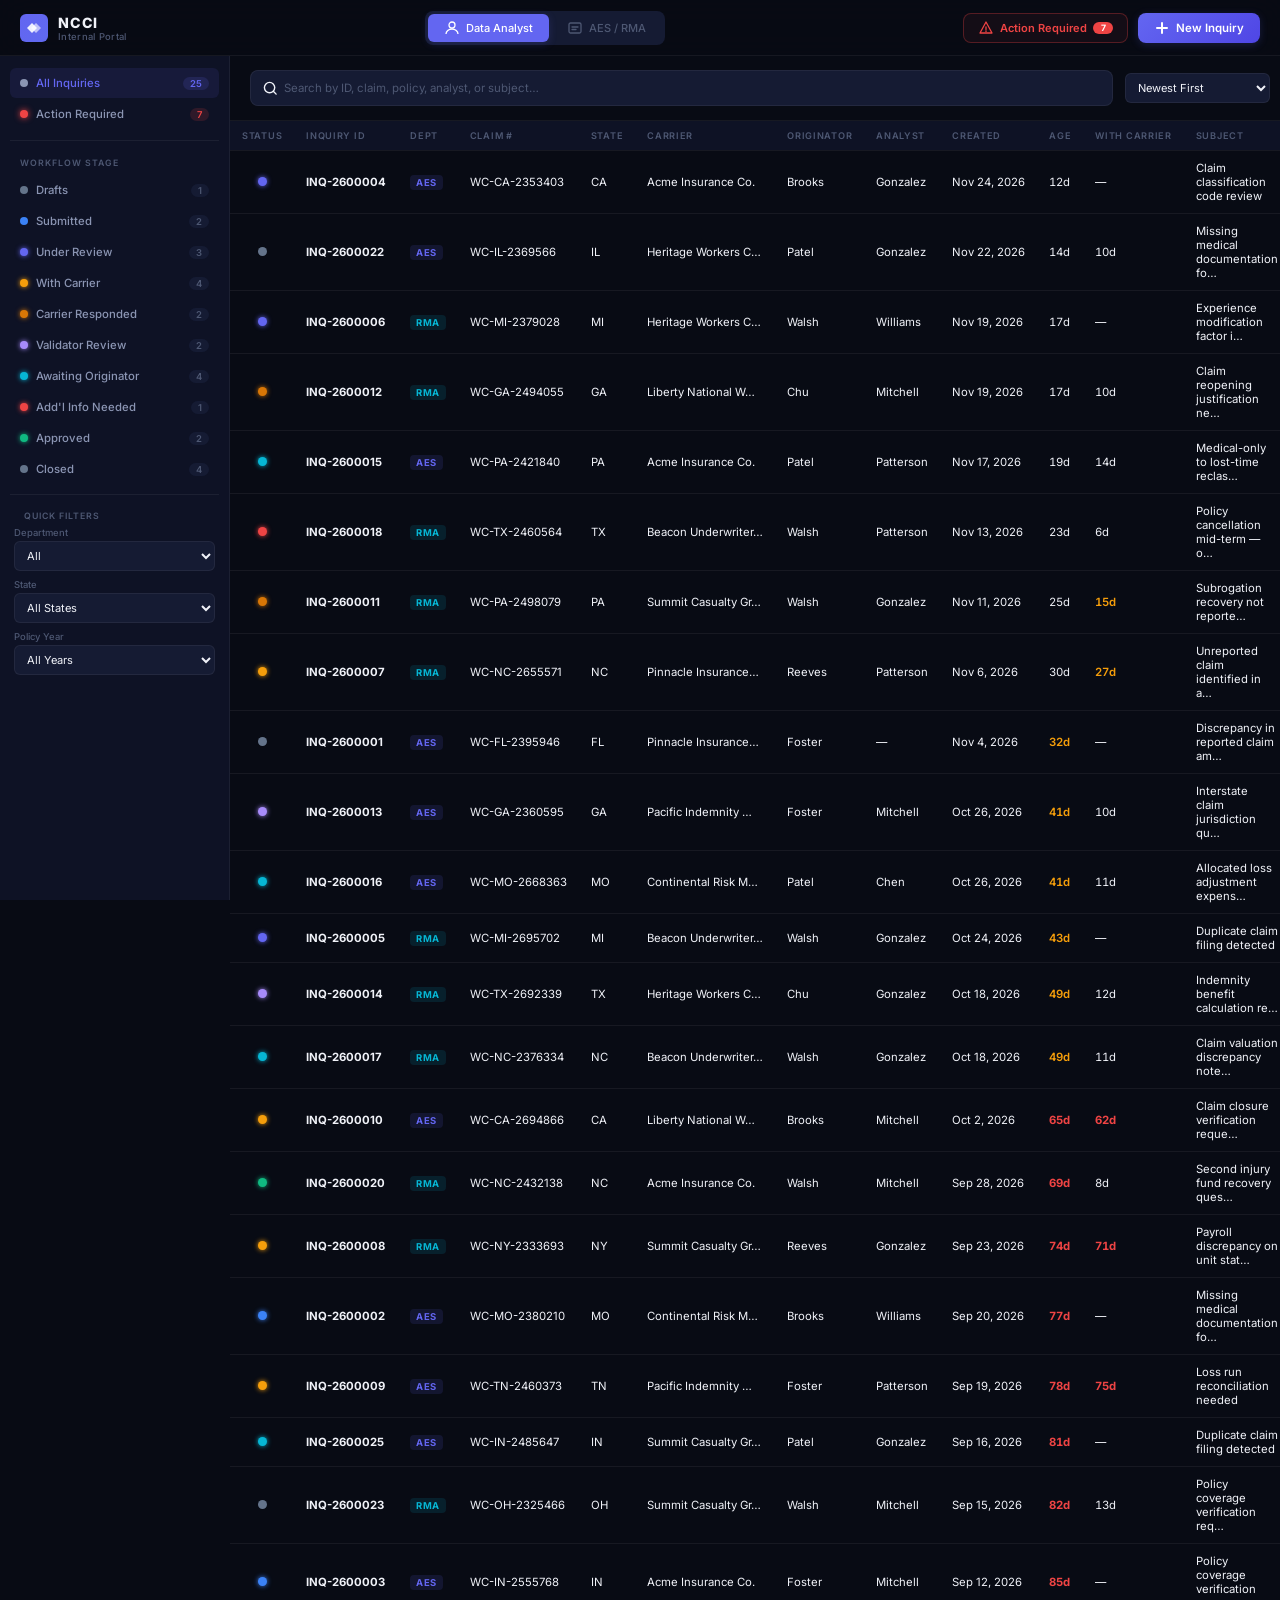
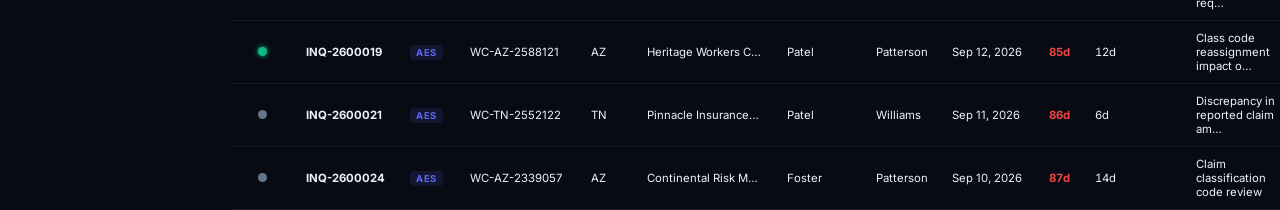
==== commit 9f774f9e: "Allow validators to create and self-assign inquiries" ====
--- a/internal/index.html
+++ b/internal/index.html
@@ -231,9 +231,8 @@
                 <div class="form-group full"><label for="newSubject">Subject</label><input id="newSubject" type="text" class="form-input" placeholder="Brief description of inquiry…"></div>
                 <div class="form-group full"><label for="newBody">Description</label><textarea id="newBody" rows="5" class="form-input" placeholder="Detailed inquiry description…"></textarea></div>
             </div>
-            <div class="modal-footer">
-                <button class="btn-secondary" id="saveDraftBtn">Save as Draft</button>
-                <button class="btn-primary" id="submitInquiryBtn">Submit to Analyst</button>
+            <div class="modal-footer" id="modalFooter">
+                <!-- Dynamic buttons injected by JS based on role -->
             </div>
         </div>
     </div>
--- a/internal/styles.css
+++ b/internal/styles.css
@@ -333,6 +333,20 @@
 .btn-success:hover{transform:translateY(-1px);box-shadow:0 4px 14px rgba(16,185,129,0.3)}
 .action-bar-label{font-size:.78rem;color:var(--text-3);margin-right:auto}
 
+/* Reject Prompt */
+.reject-prompt{width:100%;display:flex;flex-direction:column;gap:8px}
+.reject-prompt-header{display:flex;align-items:center;justify-content:space-between}
+.reject-prompt-title{font-size:.84rem;font-weight:600;color:var(--amber)}
+.reject-textarea{
+    width:100%;padding:8px 12px;border-radius:var(--radius);
+    background:var(--bg-2);border:1px solid rgba(239,68,68,0.3);
+    color:var(--text-1);resize:none;outline:none;font-size:.85rem;
+    transition:border .2s var(--ease);
+}
+.reject-textarea:focus{border-color:var(--red);box-shadow:0 0 0 2px rgba(239,68,68,0.12)}
+.reject-textarea::placeholder{color:var(--text-3)}
+.reject-actions{display:flex;gap:8px;justify-content:flex-end}
+
 /* ═══ MODAL ═══ */
 .modal-overlay{
     position:fixed;inset:0;z-index:300;background:rgba(0,0,0,0.6);backdrop-filter:blur(6px);
